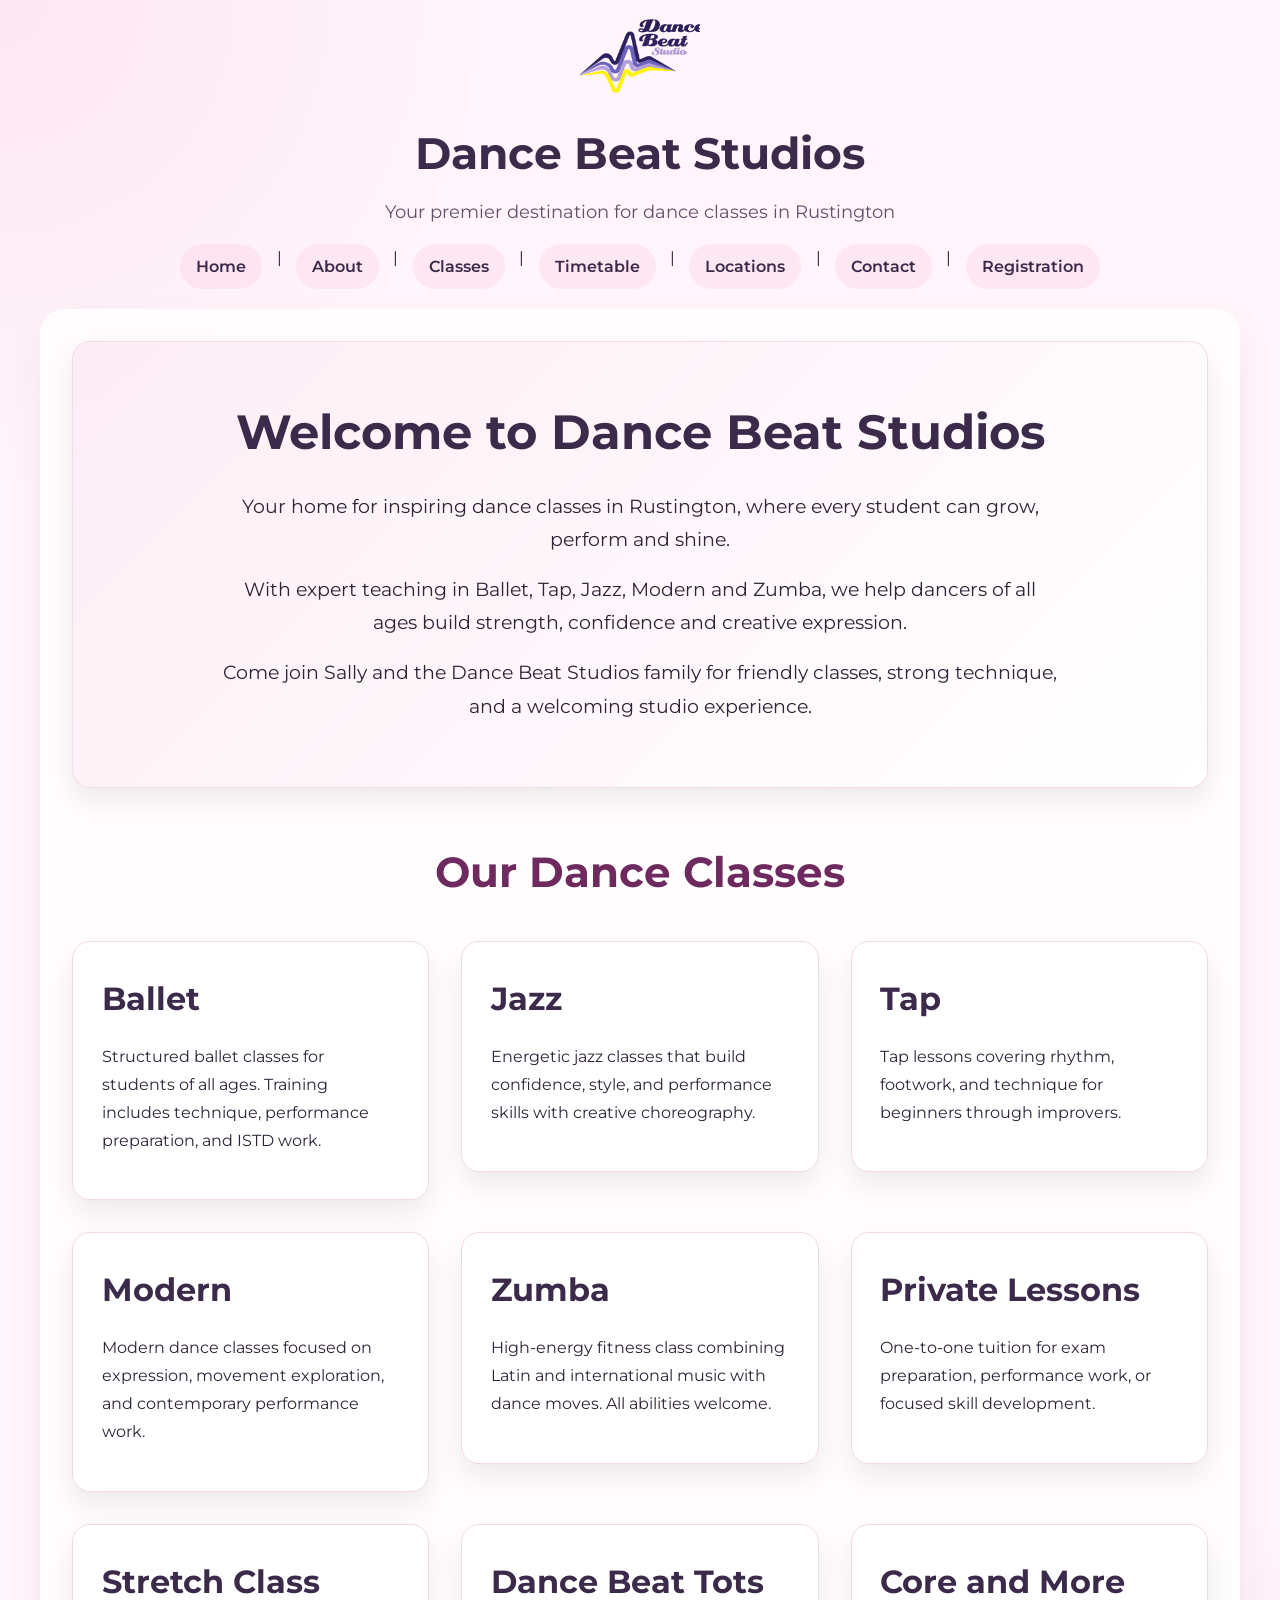
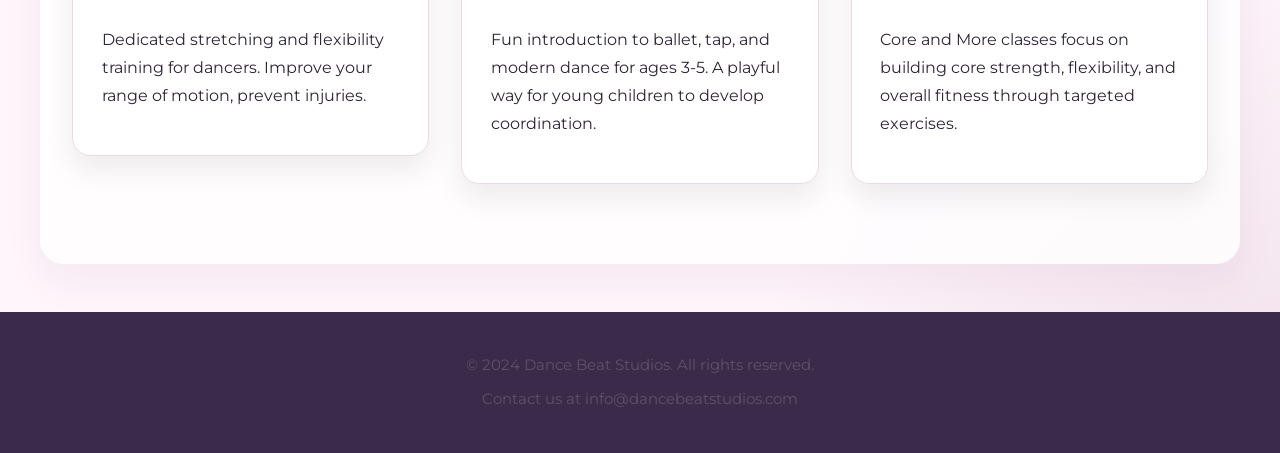
==== index.html @ c5cd0dfa "inital" ====
<!DOCTYPE html>
<html lang="en">
<head>
    <meta charset="UTF-8">
    <meta name="viewport" content="width=device-width, initial-scale=1.0">
    <title>Dance Beat Studios - Home</title>
    <link rel="stylesheet" href="css/style.css">
    <link href="https://fonts.googleapis.com/css2?family=Great+Vibes&family=Montserrat:wght@300;400;500;600;700&display=swap" rel="stylesheet">
</head>
<body>
    <header>
        <img class="logo" src="images/logo.png" alt="Dance Beat Studios logo">
        <div class="header-text">
            <h1>Dance Beat Studios</h1>
            <p>Your premier destination for dance classes in Rustington</p>
        </div>
        <nav>
            <a href="index.html">Home</a> | <a href="about.html">About</a> | 
            <div class="dropdown">
                <a href="classes.html">Classes</a>
                <div class="dropdown-content">
                    <a href="classes.html?class=ballet">Ballet</a>
                    <a href="classes.html?class=jazz">Jazz</a>
                    <a href="classes.html?class=tap">Tap</a>
                    <a href="classes.html?class=modern">Modern</a>
                    <a href="classes.html?class=zumba">Zumba</a>
                    <a href="classes.html?class=private">Private Lessons</a>
                    <a href="classes.html?class=stretch">Stretch Class</a>
                    <a href="classes.html?class=tots">Dance Beat Tots</a>
                    <a href="classes.html?class=core">Core and More</a>
                </div>
            </div>
             | <a href="timetable.html">Timetable</a> | <a href="locations.html">Locations</a> | <a href="contact.html">Contact</a> | <a href="registration.html">Registration</a>
        </nav>
    </header>
    <main>
        <section class="hero">
            <h2>Welcome to Dance Beat Studios</h2>
            <p>Your home for inspiring dance classes in Rustington, where every student can grow, perform and shine.</p>
            <p>With expert teaching in Ballet, Tap, Jazz, Modern and Zumba, we help dancers of all ages build strength, confidence and creative expression.</p>
            <p>Come join Sally and the Dance Beat Studios family for friendly classes, strong technique, and a welcoming studio experience.</p>
        </section>
        <section class="classes">
            <h2>Our Dance Classes</h2>
            <div class="class-grid">
                <a href="classes.html?class=ballet" class="class-card-link">
                    <div class="class-card">
                        <h3>Ballet</h3>
                        <p>Structured ballet classes for students of all ages. Training includes technique, performance preparation, and ISTD work.</p>
                    </div>
                </a>
                <a href="classes.html?class=jazz" class="class-card-link">
                    <div class="class-card">
                        <h3>Jazz</h3>
                        <p>Energetic jazz classes that build confidence, style, and performance skills with creative choreography.</p>
                    </div>
                </a>
                <a href="classes.html?class=tap" class="class-card-link">
                    <div class="class-card">
                        <h3>Tap</h3>
                        <p>Tap lessons covering rhythm, footwork, and technique for beginners through improvers.</p>
                    </div>
                </a>
                <a href="classes.html?class=modern" class="class-card-link">
                    <div class="class-card">
                        <h3>Modern</h3>
                        <p>Modern dance classes focused on expression, movement exploration, and contemporary performance work.</p>
                    </div>
                </a>
                <a href="classes.html?class=zumba" class="class-card-link">
                    <div class="class-card">
                        <h3>Zumba</h3>
                        <p>High-energy fitness class combining Latin and international music with dance moves. All abilities welcome.</p>
                    </div>
                </a>
                <a href="classes.html?class=private" class="class-card-link">
                    <div class="class-card">
                        <h3>Private Lessons</h3>
                        <p>One-to-one tuition for exam preparation, performance work, or focused skill development.</p>
                    </div>
                </a>
                <a href="classes.html?class=stretch" class="class-card-link">
                    <div class="class-card">
                        <h3>Stretch Class</h3>
                        <p>Dedicated stretching and flexibility training for dancers. Improve your range of motion, prevent injuries.</p>
                    </div>
                </a>
                <a href="classes.html?class=tots" class="class-card-link">
                    <div class="class-card">
                        <h3>Dance Beat Tots</h3>
                        <p>Fun introduction to ballet, tap, and modern dance for ages 3-5. A playful way for young children to develop coordination.</p>
                    </div>
                </a>
                <a href="classes.html?class=core" class="class-card-link">
                    <div class="class-card">
                        <h3>Core and More</h3>
                        <p>Core and More classes focus on building core strength, flexibility, and overall fitness through targeted exercises.</p>
                    </div>
                </a>
            </div>
        </section>
    </main>
    <footer>
        <p>&copy; 2024 Dance Beat Studios. All rights reserved.</p>
        <p>Contact us at info@dancebeatstudios.com</p>
    </footer>
</body>
</html>
---- css/style.css ----
/* CSS Variables for consistent theming */
:root {
    --primary-color: #6e2a5f;
    --secondary-color: #3c2a4b;
    --accent-color: #f7b1d3;
    --accent-dark: #d04880;
    --text-color: #2e2337;
    --muted-text: #605169;
    --background-color: #fff5fb;
    --card-background: #ffffff;
    --footer-background: #3c2a4b;
    --border-color: #f1d8e8;
    --shadow: 0 14px 30px rgba(0, 0, 0, 0.08);
    --transition: all 0.3s ease;
}

/* Global Styles */
* {
    box-sizing: border-box;
}

body {
    font-family: 'Montserrat', sans-serif;
    margin: 0;
    padding: 0;
    background: radial-gradient(circle at top left, rgba(247, 177, 211, 0.22), transparent 20%),
                radial-gradient(circle at bottom right, rgba(110, 42, 95, 0.10), transparent 22%),
                var(--background-color);
    color: var(--text-color);
    line-height: 1.75;
}

h1, h2, h3, h4, h5, h6 {
    font-family: 'Montserrat', sans-serif;
    font-weight: 700;
    margin: 0;
}

h1 {
    font-size: 3rem;
    color: var(--secondary-color);
}

h2 {
    font-size: 2.6rem;
    color: var(--primary-color);
    margin-bottom: 1rem;
}

h3 {
    font-size: 2rem;
    color: var(--secondary-color);
}

p {
    margin: 0 0 1rem 0;
    color: var(--muted-text);
}

/* Header Styles */
header {
    background-color: transparent;
    color: var(--text-color);
    padding: 1.2rem 2rem;
    display: flex;
    flex-direction: column;
    align-items: center;
    box-shadow: none;
    font-family: 'Montserrat', sans-serif;
}

.logo {
    height: 80px;
    width: auto;
    margin-bottom: 1rem;
}

.header-text {
    text-align: center;
    margin-bottom: 1rem;
}

.header-text h1 {
    color: var(--secondary-color);
    font-size: 2.75rem;
    margin-bottom: 0.3rem;
}

.header-text p {
    color: var(--muted-text);
    font-size: 1.1rem;
    margin: 0;
}

nav {
    display: flex;
    gap: 0.9rem;
    flex-wrap: wrap;
    justify-content: center;
}

nav a {
    color: var(--secondary-color);
    text-decoration: none;
    font-weight: 600;
    padding: 0.55rem 1rem;
    border-radius: 999px;
    transition: var(--transition);
    background-color: rgba(247, 177, 211, 0.2);
}

nav a:hover {
    background-color: var(--accent-color);
    color: var(--secondary-color);
}

.dropdown {
    position: relative;
    display: flex;
    align-items: center;
}

.dropdown > a {
    display: inline-flex;
    align-items: center;
}

.button,
.btn {
    display: inline-flex;
    align-items: center;
    justify-content: center;
    background-color: var(--primary-color);
    color: white;
    text-decoration: none;
    font-weight: 700;
    padding: 0.85rem 1.4rem;
    border-radius: 999px;
    border: 1px solid transparent;
    transition: var(--transition);
}

.button:hover,
.btn:hover {
    background-color: var(--accent-dark);
    border-color: var(--accent-dark);
}

.dropdown {
    position: relative;
    display: inline-block;
}

.dropdown-content {
    display: none;
    position: absolute;
    background-color: #6e2a5f;
    min-width: 180px;
    box-shadow: var(--shadow);
    z-index: 1;
    border-radius: 12px;
    overflow: hidden;
}

.dropdown-content a {
    color: white;
    padding: 12px 16px;
    text-decoration: none;
    display: block;
}

.dropdown-content a:hover {
    background-color: var(--accent-dark);
}

.dropdown:hover .dropdown-content {
    display: block;
}

/* Main Content */
main {
    max-width: 1200px;
    margin: 0 auto;
    padding: 2rem;
    background-color: rgba(255, 255, 255, 0.82);
    border-radius: 24px;
    box-shadow: 0 18px 40px rgba(110, 42, 95, 0.06);
}

/* Hero Section */
.hero {
    text-align: center;
    background: linear-gradient(135deg, rgba(247, 177, 211, 0.2), rgba(255, 255, 255, 0.95));
    padding: 3rem 2rem;
    border-radius: 18px;
    box-shadow: var(--shadow);
    margin-bottom: 3rem;
    border: 1px solid rgba(241, 216, 232, 0.9);
}

.hero h2 {
    color: var(--secondary-color);
    font-size: 3rem;
    margin-bottom: 1rem;
}

.hero p {
    font-size: 1.2rem;
    color: var(--text-color);
    max-width: 840px;
    margin: 0 auto 1rem auto;
}

/* Classes Section */
.classes {
    margin-bottom: 3rem;
}

.classes h2 {
    text-align: center;
    margin-bottom: 2rem;
}

.class-grid {
    display: grid;
    grid-template-columns: repeat(auto-fit, minmax(300px, 1fr));
    gap: 2rem;
}

.class-card {
    background-color: var(--card-background);
    border-radius: 18px;
    box-shadow: var(--shadow);
    padding: 1.8rem;
    transition: var(--transition);
    border: 1px solid var(--border-color);
}

.class-card:hover {
    transform: translateY(-6px);
    box-shadow: 0 16px 34px rgba(0, 0, 0, 0.12);
}

.class-card-link {
    text-decoration: none;
    color: inherit;
    display: block;
}

.class-card-link:hover .class-card {
    transform: translateY(-6px);
    box-shadow: 0 16px 34px rgba(0, 0, 0, 0.12);
}

.class-card h3 {
    color: var(--secondary-color);
    margin-bottom: 1rem;
}

.class-card p {
    color: var(--text-color);
}

/* Classes Info Section */
.classes-info {
    max-width: 900px;
    margin: 0 auto 3rem;
    text-align: center;
}

.classes-info h2 {
    text-align: center;
    margin-bottom: 2rem;
}

.classes-info p {
    max-width: 760px;
    margin: 0 auto 1.5rem auto;
}

.classes-info select {
    display: block;
    margin: 0 auto 2rem auto;
    padding: 0.75rem 1rem;
    font-size: 1rem;
    border: 1px solid var(--border-color);
    border-radius: 999px;
    background-color: var(--card-background);
    width: 320px;
    max-width: 100%;
}

.class-info {
    background-color: var(--card-background);
    border-radius: 18px;
    box-shadow: var(--shadow);
    padding: 1.8rem;
    border: 1px solid var(--border-color);
    margin: 0 auto 2rem;
    max-width: 900px;
}

.class-info h3 {
    color: var(--secondary-color);
    margin-bottom: 1rem;
}

.class-info h4 {
    color: var(--primary-color);
    margin: 1.5rem 0 0.5rem 0;
    font-size: 1.2rem;
}

.class-info p {
    color: var(--text-color);
    line-height: 1.75;
}

/* About Section */
.about {
    background-color: var(--card-background);
    padding: 2rem;
    border-radius: 18px;
    box-shadow: var(--shadow);
    margin-bottom: 3rem;
}

.about h2 {
    text-align: center;
    margin-bottom: 2rem;
}

.about p {
    margin-bottom: 1rem;
    line-height: 1.8;
    color: var(--muted-text);
}

.about strong {
    color: var(--primary-color);
}

/* Contact Section */
.contact {
    background-color: var(--card-background);
    padding: 2rem;
    border-radius: 18px;
    box-shadow: var(--shadow);
    margin-bottom: 3rem;
}

.contact h2 {
    text-align: center;
    margin-bottom: 2rem;
}

.contact ul {
    list-style: none;
    padding: 0;
    max-width: 600px;
    margin: 0 auto;
}

.contact li {
    margin-bottom: 1rem;
    padding: 1rem;
    background-color: rgba(255, 244, 250, 0.95);
    border-radius: 14px;
    border-left: 4px solid var(--accent-color);
}

.contact strong {
    color: var(--primary-color);
}

.contact a {
    color: var(--secondary-color);
    text-decoration: none;
}

.contact a:hover {
    text-decoration: underline;
}

/* Registration Section */
.registration {
    background-color: var(--card-background);
    padding: 2rem;
    border-radius: 18px;
    box-shadow: var(--shadow);
    margin-bottom: 3rem;
    max-width: 900px;
    margin-left: auto;
    margin-right: auto;
}

.registration h2 {
    text-align: center;
    margin-bottom: 1rem;
}

.registration > p {
    text-align: center;
    margin-bottom: 2rem;
    color: var(--muted-text);
}

.registration-form {
    max-width: 800px;
}

.registration-form fieldset {
    border: 1px solid var(--border-color);
    border-radius: 12px;
    padding: 1.5rem;
    margin-bottom: 1.5rem;
    background-color: rgba(247, 177, 211, 0.08);
}

.registration-form legend {
    font-weight: 700;
    color: var(--primary-color);
    padding: 0 0.5rem;
    font-size: 1.1rem;
}

.registration-form .form-group {
    margin-bottom: 1.2rem;
    display: flex;
    flex-direction: column;
}

.registration-form label {
    font-weight: 600;
    color: var(--secondary-color);
    margin-bottom: 0.4rem;
}

.registration-form input[type="text"],
.registration-form input[type="email"],
.registration-form input[type="tel"],
.registration-form input[type="number"],
.registration-form select,
.registration-form textarea {
    padding: 0.75rem 1rem;
    border: 1px solid var(--border-color);
    border-radius: 8px;
    font-family: 'Montserrat', sans-serif;
    font-size: 1rem;
    color: var(--text-color);
    background-color: #fafafe;
    transition: var(--transition);
}

.registration-form input[type="text"]:focus,
.registration-form input[type="email"]:focus,
.registration-form input[type="tel"]:focus,
.registration-form input[type="number"]:focus,
.registration-form select:focus,
.registration-form textarea:focus {
    outline: none;
    border-color: var(--primary-color);
    background-color: #ffffff;
    box-shadow: 0 0 0 3px rgba(247, 177, 211, 0.2);
}

.registration-form textarea {
    resize: vertical;
    line-height: 1.5;
}

.registration-form input[type="checkbox"] {
    margin-right: 0.6rem;
    width: 18px;
    height: 18px;
    cursor: pointer;
}

.registration-form input[type="checkbox"] + label,
.registration-form label:has(> input[type="checkbox"]) {
    display: flex;
    align-items: center;
    margin-bottom: 0;
    font-weight: 500;
}

.registration-form button {
    width: 100%;
    margin-top: 1.5rem;
}

/* Timetable Section */
.timetable {
    margin-bottom: 3rem;
}

.timetable h2 {
    text-align: center;
    margin-bottom: 2rem;
}

.timetable h3 {
    color: var(--secondary-color);
    margin: 2rem 0 1rem 0;
    font-size: 1.8rem;
}

.timetable table {
    width: 100%;
    border-collapse: collapse;
    margin-bottom: 2rem;
    background-color: var(--card-background);
    box-shadow: var(--shadow);
    border-radius: 18px;
    overflow: hidden;
}

.timetable th, .timetable td {
    padding: 1rem;
    text-align: left;
    border-bottom: 1px solid var(--border-color);
}

.timetable th {
    background-color: var(--primary-color);
    color: white;
    font-weight: 600;
}

.timetable tr:nth-child(even) {
    background-color: rgba(247, 177, 211, 0.15);
}

.timetable tr:hover {
    background-color: rgba(247, 177, 211, 0.25);
}

/* Locations Section */
.locations {
    margin-bottom: 3rem;
}

.locations h2 {
    text-align: center;
    margin-bottom: 2rem;
}

.locations p {
    text-align: center;
    margin-bottom: 2rem;
    font-size: 1.1rem;
    color: var(--muted-text);
}

/* Map Styles */
#map {
    height: 400px;
    border-radius: 18px;
    box-shadow: var(--shadow);
    margin: 2rem 0;
    border: 1px solid rgba(241, 216, 232, 0.9);
}

/* Footer */
footer {
    background-color: var(--footer-background);
    color: white;
    text-align: center;
    padding: 2rem;
    margin-top: 3rem;
}

footer p {
    margin: 0.5rem 0;
    font-size: 0.95rem;
}

/* Responsive Design */
@media (max-width: 768px) {
    header {
        flex-direction: column;
        text-align: center;
        padding: 1rem;
    }

    .logo {
        margin-bottom: 1rem;
    }

    nav {
        margin-top: 1rem;
    }

    nav a {
        padding: 0.5rem;
        font-size: 0.9rem;
    }

    main {
        padding: 1rem;
    }

    .hero {
        padding: 2rem 1rem;
    }

    .hero h2 {
        font-size: 2.5rem;
    }

    .class-grid {
        grid-template-columns: 1fr;
    }

    .classes-info select {
        width: 100%;
    }

    .timetable table {
        font-size: 0.95rem;
    }

    .timetable th, .timetable td {
        padding: 0.75rem;
    }
}

@media (max-width: 480px) {
    h1 {
        font-size: 2rem;
    }

    h2 {
        font-size: 2rem;
    }

    .hero h2 {
        font-size: 2rem;
    }

    nav {
        flex-wrap: wrap;
        justify-content: center;
    }

    nav a {
        font-size: 0.8rem;
        padding: 0.4rem 0.8rem;
    }
}
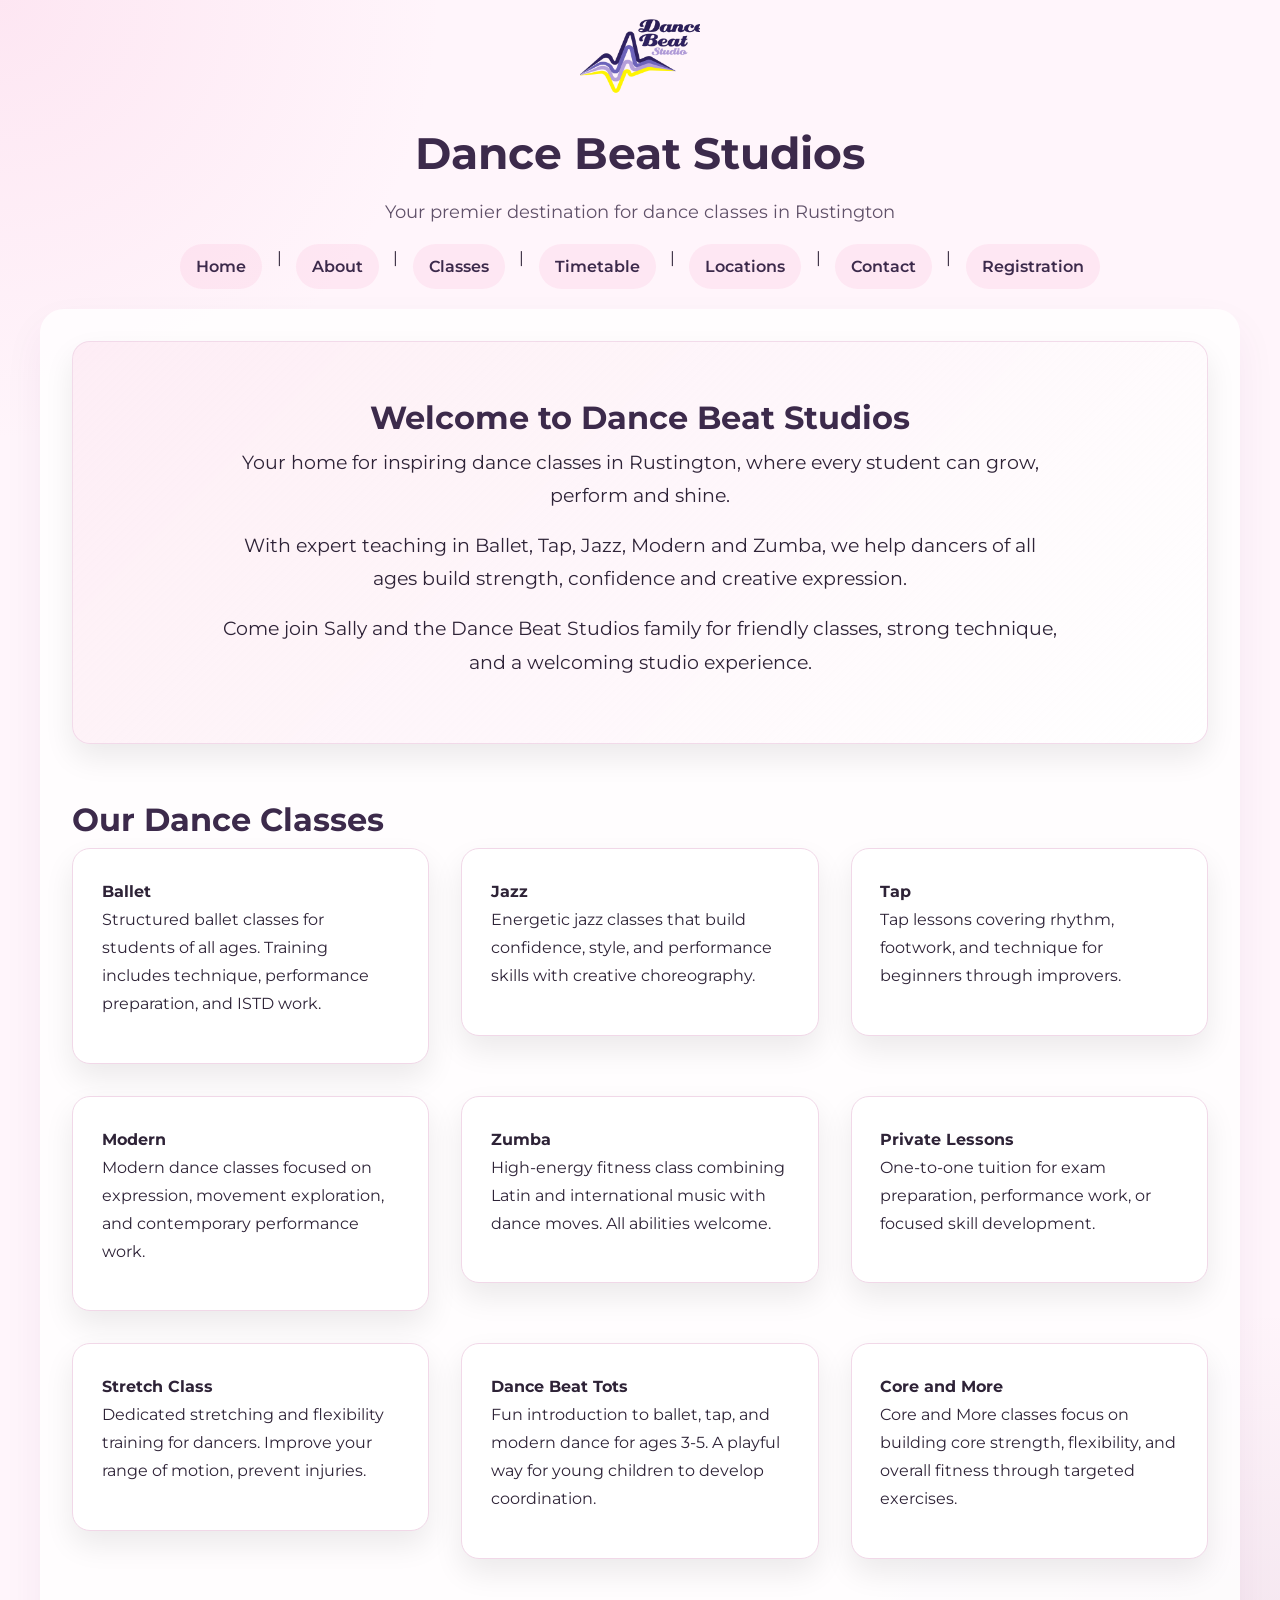
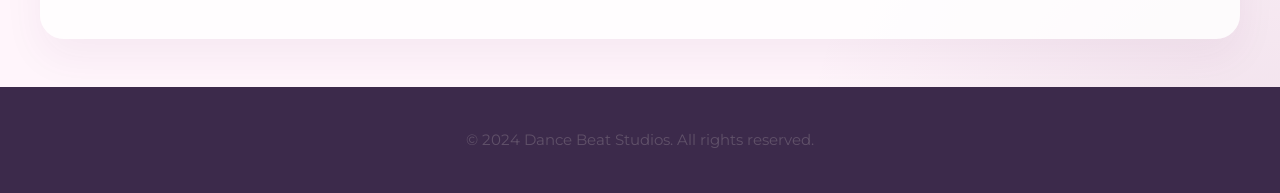
==== commit 87b54a76: "updated the locations" ====
--- a/index.html
+++ b/index.html
@@ -35,65 +35,65 @@
     </header>
     <main>
         <section class="hero">
-            <h2>Welcome to Dance Beat Studios</h2>
+            <h3>Welcome to Dance Beat Studios</h3>
             <p>Your home for inspiring dance classes in Rustington, where every student can grow, perform and shine.</p>
             <p>With expert teaching in Ballet, Tap, Jazz, Modern and Zumba, we help dancers of all ages build strength, confidence and creative expression.</p>
             <p>Come join Sally and the Dance Beat Studios family for friendly classes, strong technique, and a welcoming studio experience.</p>
         </section>
         <section class="classes">
-            <h2>Our Dance Classes</h2>
+            <h3>Our Dance Classes</h3>
             <div class="class-grid">
                 <a href="classes.html?class=ballet" class="class-card-link">
                     <div class="class-card">
-                        <h3>Ballet</h3>
+                        <h4>Ballet</h4>
                         <p>Structured ballet classes for students of all ages. Training includes technique, performance preparation, and ISTD work.</p>
                     </div>
                 </a>
                 <a href="classes.html?class=jazz" class="class-card-link">
                     <div class="class-card">
-                        <h3>Jazz</h3>
+                        <h4>Jazz</h4>
                         <p>Energetic jazz classes that build confidence, style, and performance skills with creative choreography.</p>
                     </div>
                 </a>
                 <a href="classes.html?class=tap" class="class-card-link">
                     <div class="class-card">
-                        <h3>Tap</h3>
+                        <h4>Tap</h4>
                         <p>Tap lessons covering rhythm, footwork, and technique for beginners through improvers.</p>
                     </div>
                 </a>
                 <a href="classes.html?class=modern" class="class-card-link">
                     <div class="class-card">
-                        <h3>Modern</h3>
+                        <h4>Modern</h4>
                         <p>Modern dance classes focused on expression, movement exploration, and contemporary performance work.</p>
                     </div>
                 </a>
                 <a href="classes.html?class=zumba" class="class-card-link">
                     <div class="class-card">
-                        <h3>Zumba</h3>
+                        <h4>Zumba</h4>
                         <p>High-energy fitness class combining Latin and international music with dance moves. All abilities welcome.</p>
                     </div>
                 </a>
                 <a href="classes.html?class=private" class="class-card-link">
                     <div class="class-card">
-                        <h3>Private Lessons</h3>
+                        <h4>Private Lessons</h4>
                         <p>One-to-one tuition for exam preparation, performance work, or focused skill development.</p>
                     </div>
                 </a>
                 <a href="classes.html?class=stretch" class="class-card-link">
                     <div class="class-card">
-                        <h3>Stretch Class</h3>
+                        <h4>Stretch Class</h4>
                         <p>Dedicated stretching and flexibility training for dancers. Improve your range of motion, prevent injuries.</p>
                     </div>
                 </a>
                 <a href="classes.html?class=tots" class="class-card-link">
                     <div class="class-card">
-                        <h3>Dance Beat Tots</h3>
+                        <h4>Dance Beat Tots</h4>
                         <p>Fun introduction to ballet, tap, and modern dance for ages 3-5. A playful way for young children to develop coordination.</p>
                     </div>
                 </a>
                 <a href="classes.html?class=core" class="class-card-link">
                     <div class="class-card">
-                        <h3>Core and More</h3>
+                        <h4>Core and More</h4>
                         <p>Core and More classes focus on building core strength, flexibility, and overall fitness through targeted exercises.</p>
                     </div>
                 </a>
@@ -102,7 +102,6 @@
     </main>
     <footer>
         <p>&copy; 2024 Dance Beat Studios. All rights reserved.</p>
-        <p>Contact us at info@dancebeatstudios.com</p>
     </footer>
 </body>
 </html>
--- a/css/style.css
+++ b/css/style.css
@@ -648,3 +648,133 @@
         padding: 0.4rem 0.8rem;
     }
 }
+.accordion details {
+    margin-bottom: 10px;
+    border: 1px solid #ddd;
+    border-radius: 6px;
+    padding: 8px 12px;
+    background: #fafafa;
+}
+
+.accordion summary {
+    font-size: 1.1rem;
+    font-weight: 600;
+    cursor: pointer;
+    padding: 6px 0;
+}
+
+.accordion ul {
+    margin: 10px 0 0 15px;
+    padding: 0;
+    list-style: none;
+}
+
+.accordion li {
+    margin-bottom: 6px;
+    font-size: 0.95rem;
+}
+
+.main-nav {
+    display: flex;
+    align-items: center;
+    justify-content: space-between;
+    gap: 1rem;
+}
+
+.nav-links {
+    display: flex;
+    flex-wrap: wrap;
+    gap: 0.5rem;
+    align-items: center;
+}
+
+.nav-toggle {
+    display: none;
+    background: #333;
+    color: #fff;
+    border: none;
+    padding: 0.4rem 0.7rem;
+    border-radius: 4px;
+    font-size: 1rem;
+}
+
+/* Dropdown base */
+.dropdown {
+    position: relative;
+}
+
+.dropdown-toggle {
+    background: none;
+    border: none;
+    cursor: pointer;
+    font: inherit;
+    color: inherit;
+}
+
+.dropdown-content {
+    position: absolute;
+    top: 100%;
+    left: 0;
+    background: #fff;
+    border: 1px solid #ddd;
+    min-width: 180px;
+    display: none;
+    flex-direction: column;
+    z-index: 10;
+}
+
+.dropdown-content a {
+    padding: 0.4rem 0.6rem;
+    white-space: nowrap;
+}
+
+/* Mobile layout */
+@media (max-width: 768px) {
+    .nav-toggle {
+        display: inline-block;
+    }
+
+    .nav-links {
+        display: none;
+        flex-direction: column;
+        align-items: flex-start;
+        width: 100%;
+        margin-top: 0.5rem;
+    }
+
+    .nav-links a,
+    .dropdown-toggle {
+        padding: 0.4rem 0;
+    }
+
+    .dropdown {
+        width: 100%;
+    }
+
+    .dropdown-content {
+        position: static;
+        border: none;
+        box-shadow: none;
+        background: transparent;
+    }
+
+    .dropdown-content a {
+        padding-left: 1rem;
+    }
+
+    .nav-links.open {
+        display: flex;
+    }
+
+    .dropdown.open .dropdown-content {
+        display: flex;
+    }
+}
+
+/* Desktop dropdown on hover */
+@media (min-width: 769px) {
+    .dropdown:hover .dropdown-content {
+        display: flex;
+        flex-direction: column;
+    }
+}
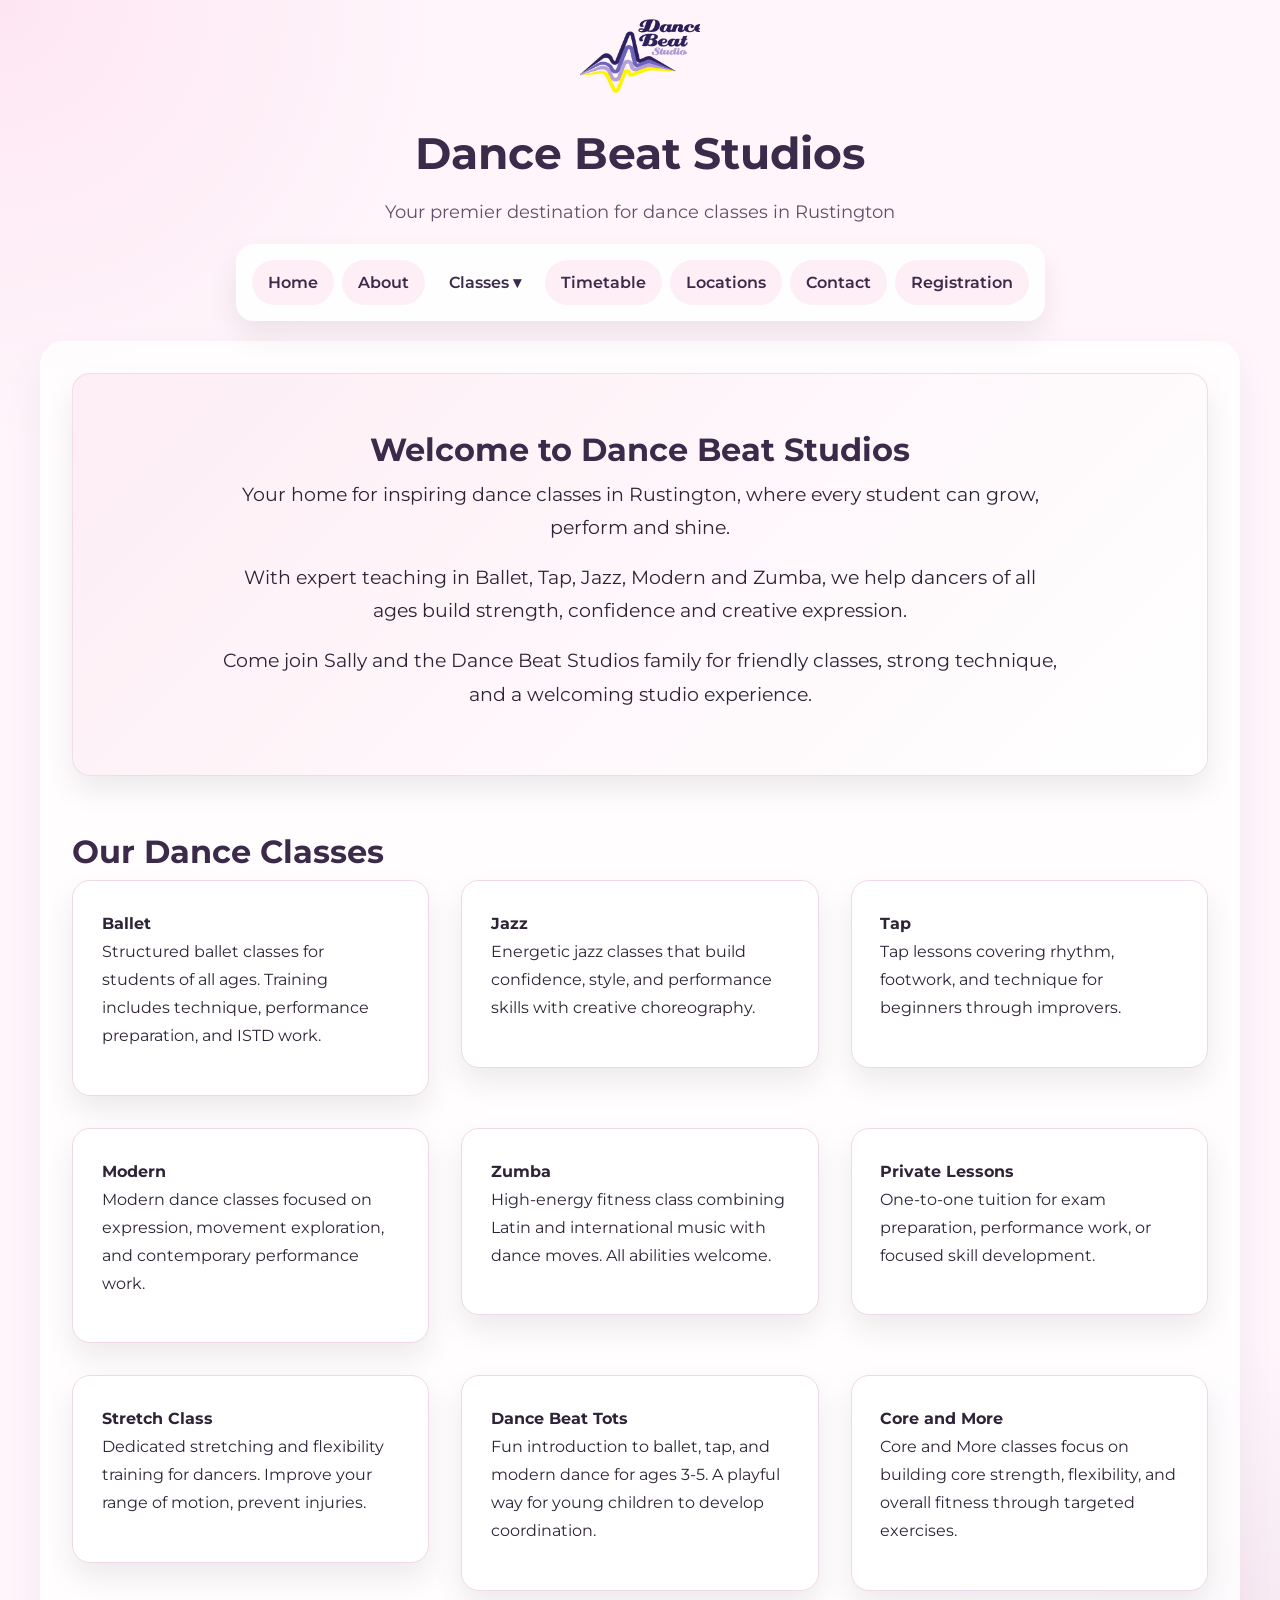
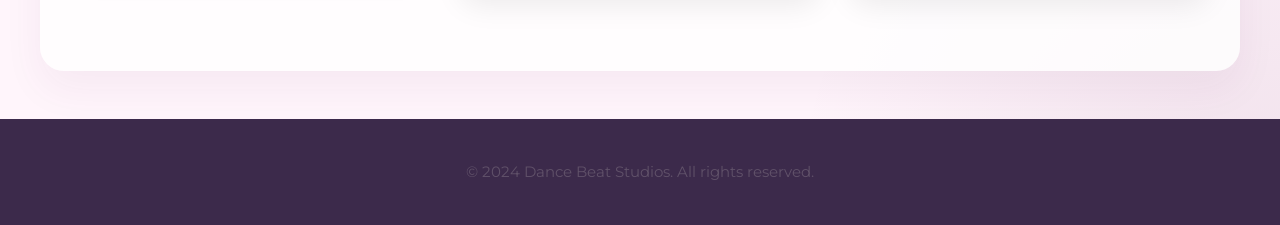
==== commit 1749acdf: "updated sytl classes drop down" ====
--- a/index.html
+++ b/index.html
@@ -14,24 +14,35 @@
             <h1>Dance Beat Studios</h1>
             <p>Your premier destination for dance classes in Rustington</p>
         </div>
-        <nav>
-            <a href="index.html">Home</a> | <a href="about.html">About</a> | 
-            <div class="dropdown">
-                <a href="classes.html">Classes</a>
-                <div class="dropdown-content">
-                    <a href="classes.html?class=ballet">Ballet</a>
-                    <a href="classes.html?class=jazz">Jazz</a>
-                    <a href="classes.html?class=tap">Tap</a>
-                    <a href="classes.html?class=modern">Modern</a>
-                    <a href="classes.html?class=zumba">Zumba</a>
-                    <a href="classes.html?class=private">Private Lessons</a>
-                    <a href="classes.html?class=stretch">Stretch Class</a>
-                    <a href="classes.html?class=tots">Dance Beat Tots</a>
-                    <a href="classes.html?class=core">Core and More</a>
-                </div>
+        <nav class="main-nav">
+    <button class="nav-toggle" aria-label="Toggle navigation">☰ Menu</button>
+
+    <div class="nav-links">
+        <a href="index.html">Home</a>
+        <a href="about.html">About</a>
+
+        <div class="dropdown">
+            <button class="dropdown-toggle">Classes ▾</button>
+            <div class="dropdown-content">
+                <a href="classes.html?class=ballet">Ballet</a>
+                <a href="classes.html?class=jazz">Jazz</a>
+                <a href="classes.html?class=tap">Tap</a>
+                <a href="classes.html?class=modern">Modern</a>
+                <a href="classes.html?class=zumba">Zumba</a>
+                <a href="classes.html?class=private">Private Lessons</a>
+                <a href="classes.html?class=stretch">Stretch Class</a>
+                <a href="classes.html?class=tots">Dance Beat Tots</a>
+                <a href="classes.html?class=core">Core and More</a>
             </div>
-             | <a href="timetable.html">Timetable</a> | <a href="locations.html">Locations</a> | <a href="contact.html">Contact</a> | <a href="registration.html">Registration</a>
-        </nav>
+        </div>
+
+        <a href="timetable.html">Timetable</a>
+        <a href="locations.html">Locations</a>
+        <a href="contact.html">Contact</a>
+        <a href="registration.html">Registration</a>
+    </div>
+</nav>
+
     </header>
     <main>
         <section class="hero">
--- a/css/style.css
+++ b/css/style.css
@@ -114,6 +114,22 @@
     color: var(--secondary-color);
 }
 
+.dropdown-toggle {
+    background-color: rgba(247, 177, 211, 0.2);
+    padding: 0.55rem 1rem;
+    border-radius: 999px;
+    font-weight: 600;
+    color: var(--secondary-color);
+    border: none;
+    cursor: pointer;
+    transition: var(--transition);
+}
+
+.dropdown-toggle:hover {
+    background-color: var(--accent-color);
+    color: var(--secondary-color);
+}
+
 .dropdown {
     position: relative;
     display: flex;
@@ -154,24 +170,28 @@
 .dropdown-content {
     display: none;
     position: absolute;
-    background-color: #6e2a5f;
-    min-width: 180px;
-    box-shadow: var(--shadow);
-    z-index: 1;
+    background-color: var(--card-background);
+    border: 1px solid var(--border-color);
+    min-width: 200px;
+    box-shadow: var(--shadow);
+    z-index: 10;
     border-radius: 12px;
     overflow: hidden;
 }
 
 .dropdown-content a {
-    color: white;
+    color: var(--secondary-color);
     padding: 12px 16px;
     text-decoration: none;
     display: block;
+    background: rgba(247, 177, 211, 0.15);
 }
 
 .dropdown-content a:hover {
-    background-color: var(--accent-dark);
-}
+    background-color: var(--accent-color);
+    color: var(--secondary-color);
+}
+
 
 .dropdown:hover .dropdown-content {
     display: block;
@@ -778,3 +798,37 @@
         flex-direction: column;
     }
 }
+
+.nav-toggle {
+    background: var(--primary-color);
+    color: white;
+    border: none;
+    padding: 0.6rem 1rem;
+    border-radius: 999px;
+    font-size: 1rem;
+    font-weight: 600;
+    box-shadow: var(--shadow);
+}
+
+.nav-links {
+    background: rgba(255, 255, 255, 0.9);
+    padding: 1rem;
+    border-radius: 18px;
+    box-shadow: var(--shadow);
+}
+
+.dropdown-toggle {
+    font-weight: 600;
+    color: var(--secondary-color);
+}
+
+.dropdown-content a {
+    background: rgba(247, 177, 211, 0.15);
+    border-radius: 8px;
+    margin: 2px 0;
+}
+
+.dropdown-content a:hover {
+    background: var(--accent-color);
+    color: var(--secondary-color);
+}
